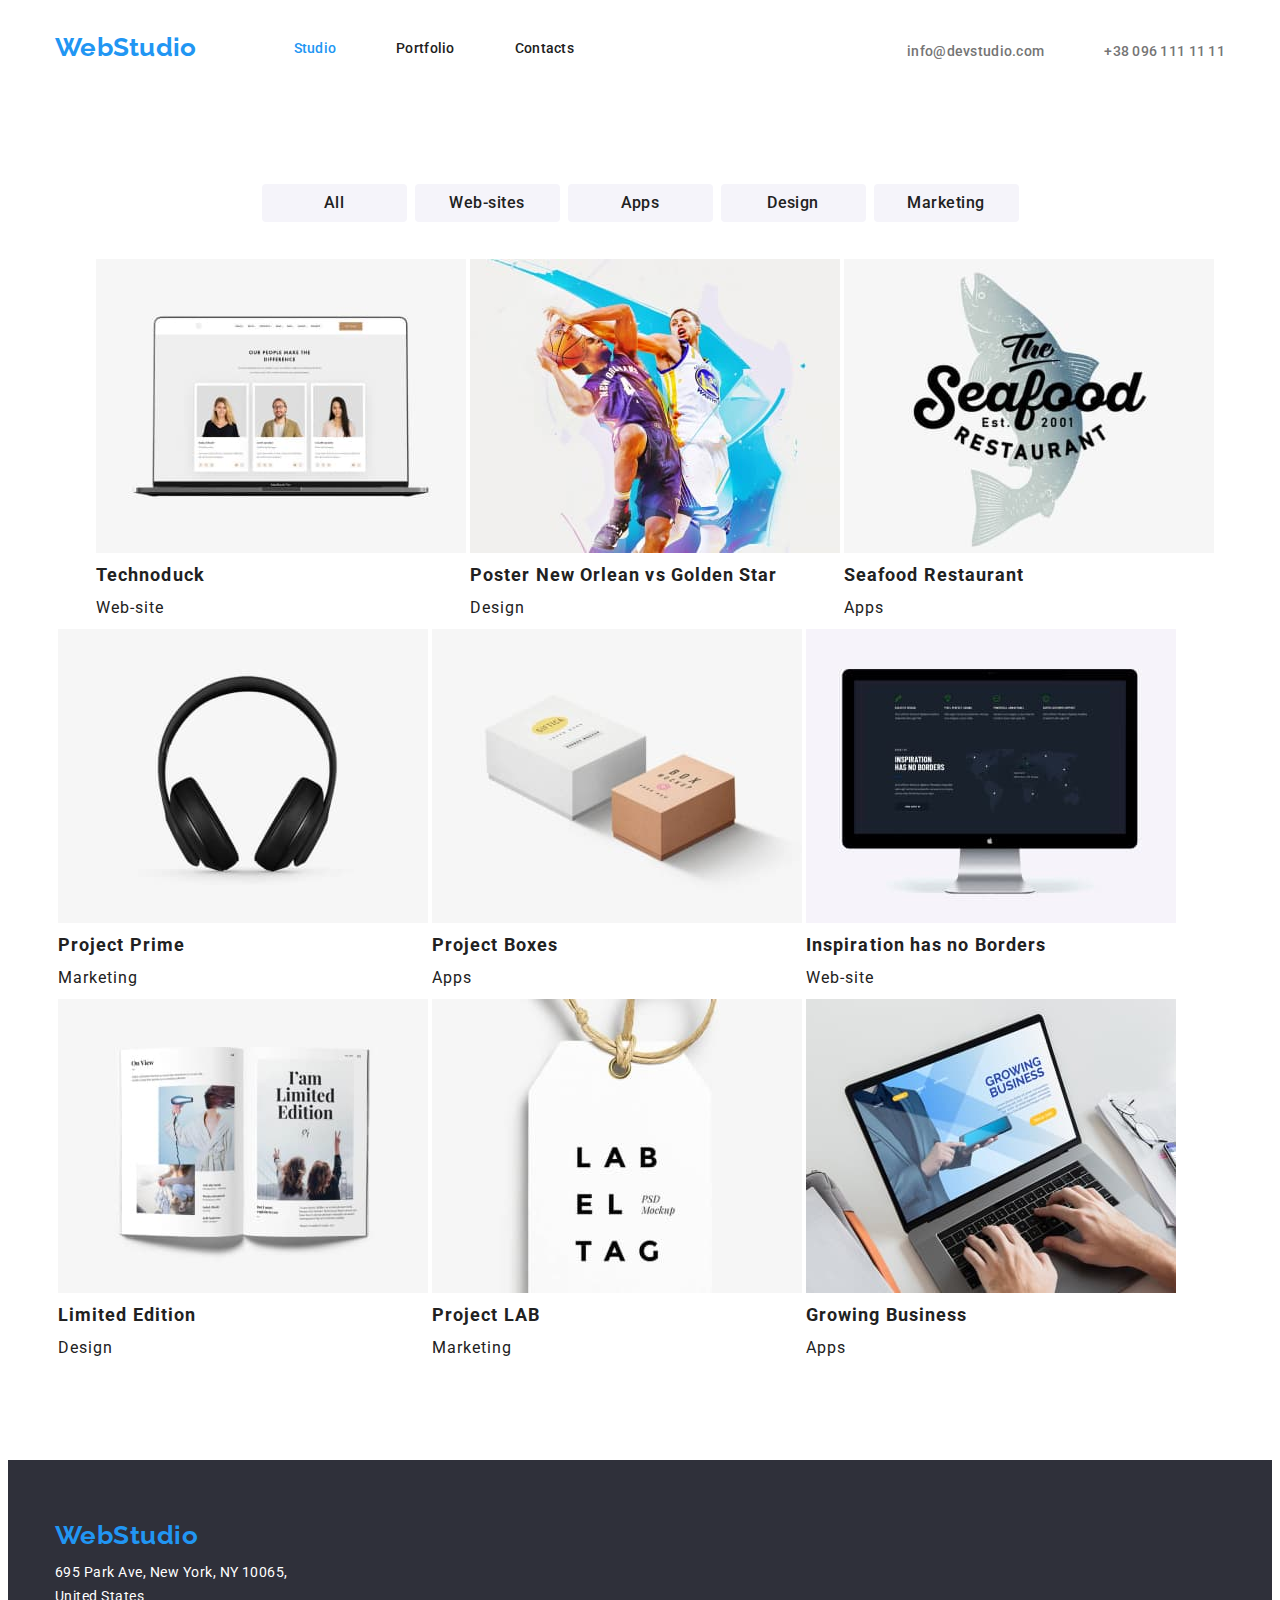
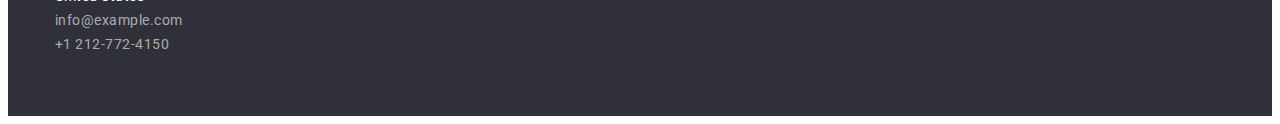
==== portfolio.html @ fcf57387 "hw4" ====
<!DOCTYPE html>
<html lang="en">
    <head>
        <title> WebStudio</title>
        <meta charset="utf-8"/>
        <link rel="preconnect" href="https://fonts.googleapis.com"> 
<link rel="preconnect" href="https://fonts.gstatic.com" crossorigin> 
<link href="https://fonts.googleapis.com/css2?family=Raleway:wght@700&family=Roboto:wght@400;500;700;900&display=swap" rel="stylesheet">
        <link href="./css//styles.css" rel="stylesheet" type="text/css">
     </head>
     <body>

        <header class="header">
            <div class="container header-content">
            <nav class="nav-link">
                    
                        <a class="logo" href="./index.html">WebStudio</a>

                    
                    <ul class="list header-ul">
                    <li class="header-item">
                        <a class="nav-link nav-link-current" href="./index.html"> Studio</a>
                    </li>
                    <li class="header-item">
                        <a class="nav-link" href="portfolio.html"> Portfolio</a>
                    </li>
                    <li class="header-item">
                        <a class="nav-link" href="#"> Contacts</a>
                    </li>
                </ul>
                </nav>
                <ul class="header-ul list">
                    <li class="header-item">
                        <a class="header-contact" href="mailto:info@devstudio.com">info@devstudio.com</a>
                    </li>
                    <li class="header-item">
                        <a class="header-contact" href="tel:+380961111111">+38 096 111 11 11</a>
                    </li>
                </ul>
            </nav>
        </div>

        </header>
        <main>
            <section class="section">
            <div class="container">
                <div class="header-button-list">
            <button class="header-button" type="button">All</button>
            <button class="header-button" type="button">Web-sites</button>
            <button class="header-button" type="button">Apps</button>
            <button class="header-button" type="button">Design</button>
            <button class="header-button" type="button">Marketing</button>
        </div>
            <section>
                <div class="container">
                <table class="cards-list list">
                <tr>
                    <th > <img src="images/portfolio-images/img-9-2.jpg" alt="laptop on homepage of a website" width="370"/></th>
                    <th > <img src="images/portfolio-images/img-10-2.jpg" alt="two men playing basketball" width="370"/></th>
                    <th > <img src="images/portfolio-images/img-11-2.jpg" alt="logo of the Seafood Restaurant " width="370"/></th>
                </tr>
                <tr class="card-description">
                    <td class="card-description-text"><h1 class="card-description-name">Technoduck</h1>Web-site</td>
                    <td class="card-description-text"><h1 class="card-description-name">Poster New Orlean vs Golden Star</h1>Design</td>
                    <td class="card-description-text"><h1 class="card-description-name">Seafood Restaurant</h1>Apps</td>

                </tr>
            </table>
            </div>
            </section>
            <section>
                <table>
                <tr>
                    <th> <img src="images/portfolio-images/img-12-2.jpg" alt="headphones" width="370"/></th>
                    <th> <img src="images/portfolio-images/img-13-2.jpg" alt="one white box and one brown box" width="370"/></th>
                    <th> <img src="images/portfolio-images/img-14-2.jpg" alt="mac computer" width="370"/></th>
                </tr>
           
                <tr class="card-description">
                    <td class="card-description-text"><h1 class="card-description-name">Project Prime</h1>Marketing</td>
                    <td class="card-description-text"><h1 class="card-description-name">Project Boxes</h1>Apps</td>
                    <td class="card-description-text"><h1 class="card-description-name">Inspiration has no Borders</h1>Web-site</td>
                </tr>
            </table>
            </section>
            <section>
                <table>
                <tr>
                    <th> <img src="images/portfolio-images/img-15-2.jpg" alt="limited edition magazine" width="370"/></th>
                    <th> <img src="images/portfolio-images/img-16-2.jpg" alt="white label tag" width="370"/></th>
                    <th> <img src="images/portfolio-images/img-17-2.jpg" alt="growing image website on laptop" width="370"/></th>
                </tr>
            
                <tr class="card-description">
                    <td class="card-description-text"><h1 class="card-description-name">Limited Edition</h1>Design</td>
                    <td class="card-description-text"><h1 class="card-description-name">Project LAB</h1>Marketing</td>
                    <td class="card-description-text"><h1 class="card-description-name">Growing Business</h1>Apps</td>
                </tr>
            </table>
            </section>
        </section>
        </main>
        <footer class="footer-section">
            <div class="container">
                <a class="logo" href="./index.html">WebStudio</a>
                <address class="footer-address">
                    <ul class="list">
                <a class="footer-address-link" href="https://goo.gl/maps/5aWoX5LeHJhxXqyz9"
                >695 Park Ave, New York, NY 10065,<br/>
                United States</a>
            
                    <li>
                        <a class="footer-contact" href="mailto:info@example.com">info@example.com</a>
                    </li>
                    <li>
                        <a class="footer-contact" href="tel:+12127724150">+1 212-772-4150</a>
                    </li>
                </ul>
            </address>
        </div>
        </footer>
</body>
</html>
---- css/styles.css ----
:root{
    --primary-text-color: #212121;
    --secondary-text-color: #757575;
    --primary-title-color: #212121;
    --secondary-title-color: #FFFFFF;
    --accent-color: #2196F3;
    --background-color-dark: #2F303A;
    --background-color-light: #F5F4FA;
}
body{
    font-family: 'Roboto';
font-style: normal;
font-weight: 500;
font-size: 16px;
letter-spacing: 0.03em;
color: var(--primary-text-color);
}
h1,
h2,
h3,
h4,
h5,
h6,
p {
    margin: 0;
}
html {
  box-sizing: border-box;
}
*,
*::after,
*::before {
  box-sizing: inherit;
}
img {
  display: block;
  max-width: 100%;
  height: auto;
}
address {
  font-style: normal;
}
a{
    text-decoration: none;
}
ul{
    list-style: none;
}
/*HEADER*/
.logo{font-family: 'Raleway';
    font-weight: 700;
    font-size: 26px;
    line-height: calc(31/26);
    color: var(--accent-color);}
    .container {
      padding: 0 15px;
      width: 1200px;
      margin: 0 auto;
    }
    .header-content {
      display: flex;
      justify-content: space-between;
      align-items: baseline;
    }
    .list {
      list-style: none;
      padding: 0;
      margin: 0;
    }
.nav-link{
    display: flex;
    align-items: center;
    font-size: 14px;
    line-height: calc(16/14);
    letter-spacing: 0.02em;  
    color: var(--primary-text-color);
    }
    .header-ul {
        margin-left: 97px;
        display: flex;
        align-items: center;
      }
      .header-item:not(:last-child) {
        margin-right: 60px;
      }

.nav-link:hover,
.nav-link:focus {color: var(--accent-color);}
.nav-link-current{
    display: block;
    padding: 32px 0px 31px 0px;
    font-weight: 500;
    color: var(--accent-color);
    text-decoration: none;
}

.header-contact{
    display: block;
  padding: 32px 0px 31px 0px;
  font-weight: 500;
    font-style: normal;
    font-size: 14px;
    line-height: calc(16/14);
    letter-spacing: 0.02em;
    color: var(--secondary-text-color);
}
.header-contact:hover,
.header-contact:focus{color: var(--accent-color)}

/*HERO*/
.section{
    padding: 94px 0;
}
.hero-section{
    padding: 200px 0;
    text-align: center;
    background-color: var(--background-color-dark);
}
.hero-title{
margin: auto;
font-weight: 900;
font-size: 44px;
line-height: calc(60/44);
text-align: center;
color: var(--secondary-title-color);
}

.hero-button{
  font-weight: 700;
  margin-top: 40px;
  background-color: var(--accent-color);
  border: 4px solid var(--accent-color);
  border-radius: 4px;
  padding: 15px 24px;
  font-size: 16px;
  color: var(--secondary-title-color);
  transition-duration: 0.4s;
}

.hero-button:hover{
    border: 4px solid var(--accent-color);
    background-color: var(--background-color-dark);
    color: green;
    cursor: pointer;
}

/*FEATURES*/
.features-title{
font-weight: 700;
font-size: 14px;
line-height: calc(16/14);
text-transform: uppercase;
color: var(--primary-title-color);
}

.features-text{
    padding-top: 9px;
font-weight: 400;
font-size: 14px;
line-height: calc(24/14);
color: var(--secondary-text-color);
}

.features-list{
    display: flex;
    justify-content: space-between;
    gap: 30px;   
}

.features-list-item {
    line-height: 24px;
    font-size: 14px;
    width: 270px;
  }
  

/*WHAT WE DO*/
.whatwedo{
    text-align: center;
}

.section-title{
font-weight: 700;
font-size: 36px;
line-height: calc(42/36);
text-align: center;
color: var(--primary-title-color);
}

.section-title-list{
    padding-top: 50px;
    display: flex;
    justify-content: space-between;
    gap: 30px;  
}

/*OUR TEAM*/
.team-section{  padding: 94px 0 94px 0;
    text-align: center;
  background-color: var(--background-color-light);
}
.team-member-title{
    margin-bottom: 10px;
font-size: 16px;
line-height: calc(19/16);
text-align: center;
color: var(--primary-title-color);
}

.team-member-position{
    font-weight: 400;
font-size: 16px;
line-height: calc(19/16);
letter-spacing: 0.03em;
text-align: center;
color: var(--secondary-text-color);
}

.team-list{
    padding-top: 50px;
    display: flex;
    justify-content: space-between;
    gap: 30px;  
}

.team-list-item {
    padding-bottom: 30px;
    background-color: var(--secondary-title-color);
    border-radius: 0px 0px 4px 4px;
    box-shadow: 0px 1px 3px rgba(0, 0, 0, 0.12), 0px 1px 1px rgba(0, 0, 0, 0.14),
      0px 2px 1px rgba(0, 0, 0, 0.2);
  }
  
.img1{
    margin-bottom: 30px;
}

/*FOOTER*/
.footer-section{  
    padding: 60px 0;
    background-color: var(--background-color-dark);
}
.footer-address{font-style: normal;
  padding-top: 9px;
  color: var(--secondary-text-color);
  font-size: 14px;
  font-weight: 400;
  line-height: 24px;
}
.footer-address a:hover {
  color:var(--secondary-title-color);}

.footer-address-link{
font-weight: 400;
font-size: 14px;
line-height: calc(24/14);
color: var(--secondary-title-color);
}
.footer-contact{
font-weight: 400;
font-size: 14px;
line-height: calc(24/14);
color: rgba(255, 255, 255, 0.6);
opacity: :0.6;
}

/*PORTFOLIO*/
/*HEADER BUTTON*/
.header-button{
    font-family: 'Roboto';
    font-style: normal;
    font-weight: 500;
    font-size: 16px;
    line-height: calc(26/16);
    text-align: center;
    letter-spacing: 0.03em;
color: var(--primary-text-color);
}
button{
width: 145px;
height: 38px;
left: 712px;
top: 174px; 
background: var(--background-color-light);
border-radius: 4px;
}
td{
font-family: 'Roboto';
font-style: normal;
font-weight: 400;
font-size: 16px;
line-height: calc(30/16);
letter-spacing: 0.03em;
color: var(--secondary-text-color);
}
h1{
font-family: 'Roboto';
font-style: normal;
font-weight: 700;
font-size: 18px;
line-height: calc(36/18);
letter-spacing: 0.06em;
color: var(--primary-title-color);
}

/*PORTFOLIO*/
.cards-list {
    margin-top: 34px;
    list-style: none;
    display: flex;
    flex-direction: row;
    justify-content: center;
    gap: 30px;
    flex-wrap: wrap;
  }
  .card-description {
    border: 1px solid #eeeeee;
    border-top: none;
    padding: 20px 24px;
  }
  .card-description-name {
    letter-spacing: 0.06em;
    font-size: 18px;
    font-weight: 700;
    line-height: 36px;
  }
  .card-description-text {
    letter-spacing: 0.06em;
    font-size: 16px;
    line-height: 30px;
    color: var(--primary-text-color);
  }
  .header-button-list {
    display: flex;
    justify-content: center;
    gap: 8px;
  }
  .header-button {
    background-color:var(--background-color-light);
    height: 38px;
    padding: 0px 26px;
    border-radius: 4px;
    border: 0px;
    text-align: center;
    font-family: "Roboto";
    font-size: 16px;
    font-weight: 500;
    color: #212121;
    transition-duration: 0.4s;
    cursor: pointer;
  }
  .header-button:hover {
    background-color: var(--accent-color);
    color: var(--secondary-title-color);
    box-shadow: 0px 3px 1px rgba(0, 0, 0, 0.1), 0px 1px 2px rgba(0, 0, 0, 0.08),
      0px 2px 2px rgba(0, 0, 0, 0.12);
  }
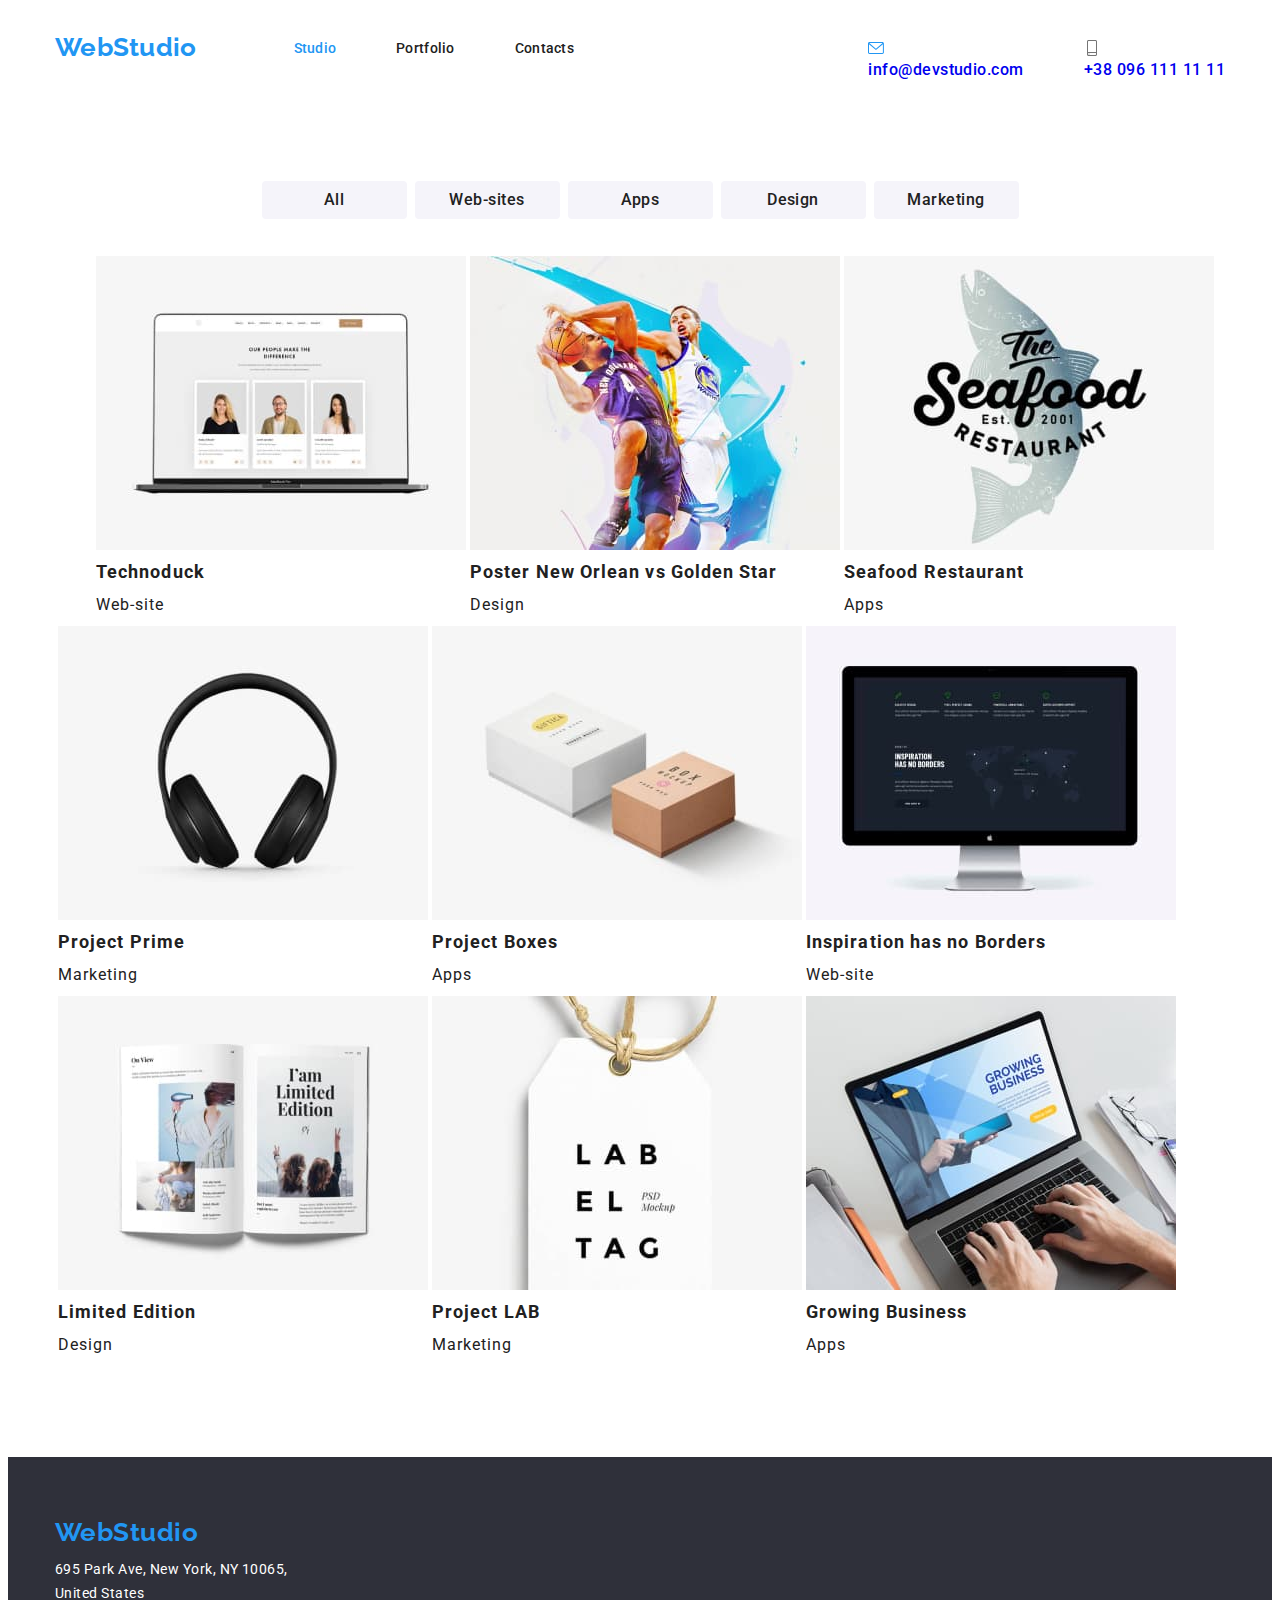
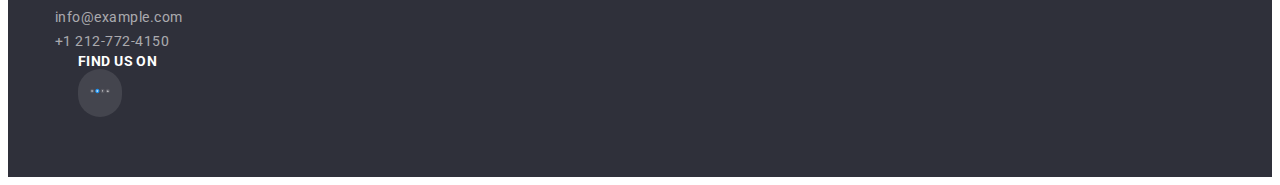
==== commit a69525e6: "hw4" ====
--- a/portfolio.html
+++ b/portfolio.html
@@ -31,11 +31,21 @@
                 </nav>
                 <ul class="header-ul list">
                     <li class="header-item">
-                        <a class="header-contact" href="mailto:info@devstudio.com">info@devstudio.com</a>
-                    </li>
+                        <a href="mailto:info@devstudio.com" class="header-contacts link">
+                          <svg class="header-contacts-icon">
+                            <use href="./images/portfolio-images/icons.svg/symbol-defs.svg#icon-envelope-hover"></use>
+                          </svg>
+                          <p>info@devstudio.com</p>
+                        </a>
+                      </li>
                     <li class="header-item">
-                        <a class="header-contact" href="tel:+380961111111">+38 096 111 11 11</a>
-                    </li>
+                        <a href="tel:+380961111111" class="header-contacts link">
+                            <svg class="header-contacts-icon">
+                              <use href="./images/portfolio-images/icons.svg/symbol-defs.svg#icon-smartphone"></use>
+                            </svg>
+                            <p>+38 096 111 11 11</p>
+                          </a>
+                   </li>
                 </ul>
             </nav>
         </div>
@@ -118,6 +128,21 @@
                 </ul>
             </address>
         </div>
+        <div class="findUs-container">
+            <p class="findUs-text">Find us on</p>
+            <ul class="list footer-icons-list">
+              <li>
+                <a href="#">
+                  <div class="footer-icon">
+                    <svg>
+                      <use href="./images/portfolio-images/icons.svg/symbol-defs.svg#icon-Social-links-4"></use>
+                    </svg>
+                  </div>
+                </a>
+              </li>
+            </ul>
+          </div>
+        </div>
         </footer>
-</body>
+    </body>
 </html>--- a/css/styles.css
+++ b/css/styles.css
@@ -6,6 +6,7 @@
     --accent-color: #2196F3;
     --background-color-dark: #2F303A;
     --background-color-light: #F5F4FA;
+    --icon-color: #afb1b8;
 }
 body{
     font-family: 'Roboto';
@@ -355,4 +356,86 @@
     box-shadow: 0px 3px 1px rgba(0, 0, 0, 0.1), 0px 1px 2px rgba(0, 0, 0, 0.08),
       0px 2px 2px rgba(0, 0, 0, 0.12);
   }
-  +  /*SVG ICONS*/
+  .header-contacts-icon {
+    max-width: 16px;
+    max-height: 16px;
+  }
+  .team-member-icon-wrapper {
+    border-radius: 50%;
+    padding: 12px;
+  }
+  .team-member-icon-wrapper:hover {
+    background-color: var(--accent-color);
+    transition-duration: 400ms;
+  }
+  .team-member-icon-wrapper:hover svg {
+    fill: var(--secondary-title-color);
+  }
+  .features-card-image {
+    background-color: var(--background-color-light);
+    width: auto;
+    padding: 25px 100px;
+    margin-bottom: 30px;
+  }
+  .headers {
+    text-align: center;
+    font-size: 36px;
+    font-weight: 700;
+    color: var(--primary-title-color);
+    line-height: 42.19px;
+  }
+  .customer-list {
+    padding-top: 50px;
+    display: flex;
+    gap: 30px;
+  }
+  .customer-div {
+    padding: 16px 32px;
+    border: 1px solid #afb1b8;
+    border-radius: 4px;
+    display: inline-block;
+  }
+  .customer-icon {
+    height: 60px;
+    width: 106px;
+    fill: var(--icon-color);
+  }
+  .customer-div:hover {
+    border-color: var(--accent-color);
+  }
+  .customer-div:hover svg {
+    fill: var(--accent-color);
+  }
+  /*FOOTER SVG ICONS*/
+  .findUs-container {
+    margin-left: 70px;
+  }
+  .findUs-text {
+font-family: 'Roboto';
+font-style: normal;
+font-weight: 700;
+font-size: 14px;
+line-height: calc(16/14);
+letter-spacing: 0.03em;
+text-transform: uppercase;
+color: var(--secondary-title-color);
+  }
+  .footer-icons-list svg {
+    width: 20px;
+    height: 20px;
+    fill: white;
+  }
+  .footer-icons-list li {
+    display: inline-block;
+    margin-right: 10px;
+  }
+  .footer-icon {
+    padding: 12px;
+    background-color: rgba(255, 255, 255, 0.1);
+    border-radius: 50px;
+  }
+  .footer-icon:hover {
+    background-color: var(--accent-color);
+    transition-duration: 400ms;
+  }